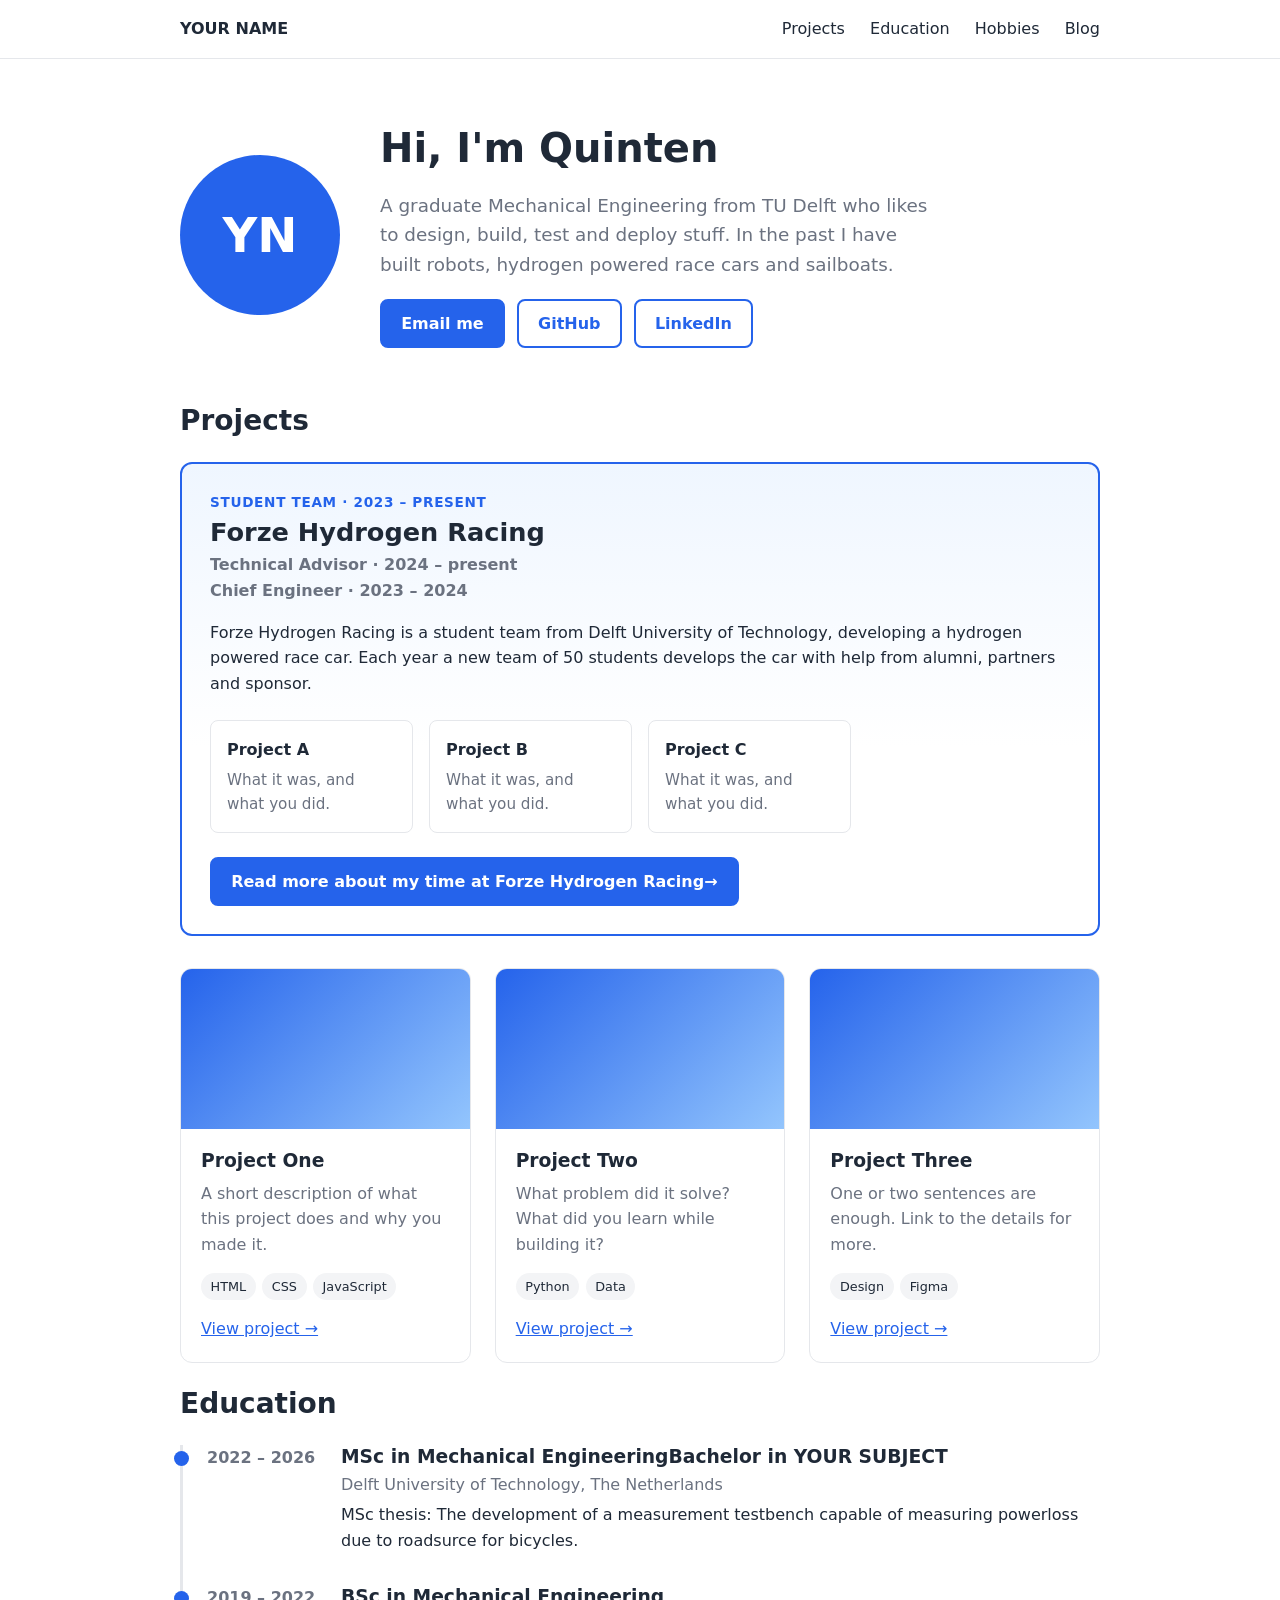
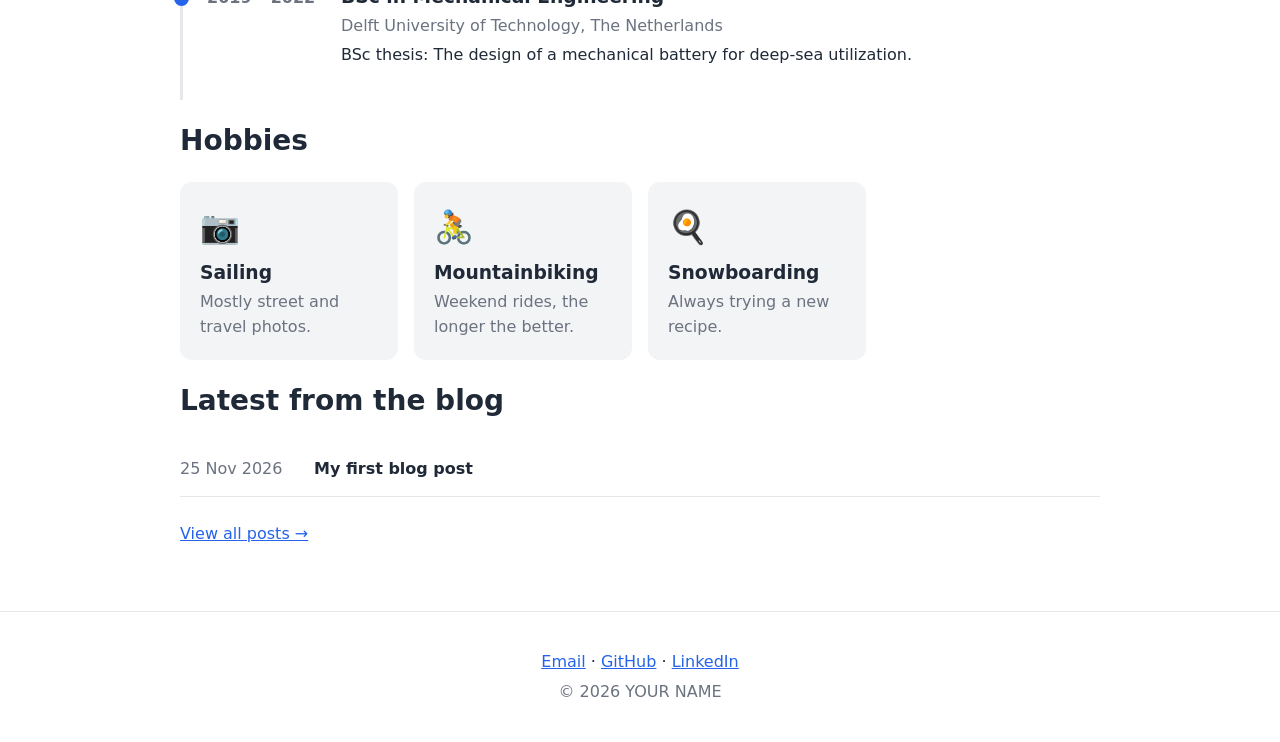
==== index.html @ bf395a8e "Update index.html" ====
<!DOCTYPE html>
<html lang="en">
<head>
  <meta charset="UTF-8">
  <meta name="viewport" content="width=device-width, initial-scale=1.0">
  <title>Quinten Bongers – Portfolio</title>
  <link rel="stylesheet" href="style.css">
</head>
<body>

  <!-- NAVIGATION -->
  <nav class="nav">
    <div class="container nav-inner">
      <a class="logo" href="index.html">YOUR NAME</a>
      <div class="nav-links">
        <a href="#projects">Projects</a>
        <a href="#education">Education</a>
        <a href="#hobbies">Hobbies</a>
        <a href="blog/index.html">Blog</a>
      </div>
    </div>
  </nav>

  <!-- INTRO -->
  <header class="hero container">
    <!-- To use a real photo, replace the div below with:
         <img class="avatar" src="images/me.jpg" alt="Photo of YOUR NAME"> -->
    <div class="avatar">YN</div>
    <div>
      <h1>Hi, I'm Quinten</h1>
      <p class="lead">A graduate Mechanical Engineering from TU Delft who likes to design, build, test and deploy stuff. In the past I have built robots, hydrogen powered race cars and sailboats.</p>
      <div class="links">
        <a class="button" href="mailto:quinten.bongers@gmail.com">Email me</a>
        <a class="button outline" href="https://github.com/quin10-123">GitHub</a>
        <a class="button outline" href="https://linkedin.com/in/quintenbongers">LinkedIn</a>
      </div>
    </div>
  </header>

  <main>

    <!-- PROJECTS -->
    <section id="projects" class="container">
      <h2>Projects</h2>
      <!-- FEATURED: STUDENT TEAM -->
<article class="featured">
  <div class="featured-header">
    <div>
      <p class="label">Student team · 2023 – present</p>
      <h3>Forze Hydrogen Racing</h3>
      <p class="role">Technical Advisor <span class="muted">· 2024 – present</span></p>
      <p class="role">Chief Engineer <span class="muted">· 2023 – 2024</span></p>
    </div>
    <!-- Optional team logo: <img class="team-logo" src="images/team-logo.png" alt="TEAM NAME logo"> -->
  </div>

  <p>Forze Hydrogen Racing is a student team from Delft University of Technology, developing a hydrogen powered race car. Each year a new team of 50 students develops the car with help from alumni, partners and sponsor. </p>

  <div class="sub-projects">
    <div class="sub-project">
      <h4>Project A</h4>
      <p>What it was, and what you did.</p>
    </div>
    <div class="sub-project">
      <h4>Project B</h4>
      <p>What it was, and what you did.</p>
    </div>
    <div class="sub-project">
      <h4>Project C</h4>
      <p>What it was, and what you did.</p>
    </div>
  </div>

  <a class="button" href="projects/student-team.html">Read more about my time at Forze Hydrogen Racing→</a>
</article>
      <div class="grid">

        <article class="card">
          <!-- Replace with: <img class="thumb" src="images/project1.png" alt="Screenshot of Project One"> -->
          <div class="thumb"></div>
          <div class="card-body">
            <h3>Project One</h3>
            <p>A short description of what this project does and why you made it.</p>
            <div class="tags"><span>HTML</span><span>CSS</span><span>JavaScript</span></div>
            <a href="https://github.com/YOURUSERNAME/project-one">View project →</a>
          </div>
        </article>

        <article class="card">
          <div class="thumb"></div>
          <div class="card-body">
            <h3>Project Two</h3>
            <p>What problem did it solve? What did you learn while building it?</p>
            <div class="tags"><span>Python</span><span>Data</span></div>
            <a href="https://github.com/YOURUSERNAME/project-two">View project →</a>
          </div>
        </article>

        <article class="card">
          <div class="thumb"></div>
          <div class="card-body">
            <h3>Project Three</h3>
            <p>One or two sentences are enough. Link to the details for more.</p>
            <div class="tags"><span>Design</span><span>Figma</span></div>
            <a href="https://github.com/YOURUSERNAME/project-three">View project →</a>
          </div>
        </article>

      </div>
    </section>

    <!-- EDUCATION -->
    <section id="education" class="container">
      <h2>Education</h2>
      <ul class="timeline">
        <li>
          <span class="years">2022 – 2026</span>
          <div>
            <h3>MSc in Mechanical EngineeringBachelor in YOUR SUBJECT</h3>
            <p class="muted">Delft University of Technology, The Netherlands</p>
            <p> MSc thesis: The development of a measurement testbench capable of measuring powerloss due to roadsurce for bicycles.</p>
          </div>
        </li>
        <li>
          <span class="years">2019 – 2022</span>
          <div>
            <h3>BSc in Mechanical Engineering</h3>
            <p class="muted">Delft University of Technology, The Netherlands</p>
            <p>BSc thesis: The design of a mechanical battery for deep-sea utilization.</p>
          </div>
        </li>
      </ul>
    </section>

    <!-- HOBBIES -->
    <section id="hobbies" class="container">
      <h2>Hobbies</h2>
      <div class="hobbies">
        <div class="hobby"><span class="emoji">📷</span><h3>Sailing</h3><p>Mostly street and travel photos.</p></div>
        <div class="hobby"><span class="emoji">🚴</span><h3>Mountainbiking</h3><p>Weekend rides, the longer the better.</p></div>
        <div class="hobby"><span class="emoji">🍳</span><h3>Snowboarding</h3><p>Always trying a new recipe.</p></div>
      </div>
    </section>

    <!-- LATEST BLOG POSTS -->
    <section id="blog" class="container">
      <h2>Latest from the blog</h2>
      <!-- Keep this list in sync with blog/index.html: show your 2–3 newest posts here. -->
      <ul class="post-list">
        <li>
          <span class="date">25 Nov 2026</span>
          <a href="blog/first-post.html">My first blog post</a>
        </li>
      </ul>
      <a href="blog/index.html">View all posts →</a>
    </section>

  </main>

  <footer class="footer">
    <div class="container">
      <p>
        <a href="mailto:YOU@EXAMPLE.COM">Email</a> ·
        <a href="https://github.com/YOURUSERNAME">GitHub</a> ·
        <a href="https://linkedin.com/in/YOURNAME">LinkedIn</a>
      </p>
      <p class="muted">© 2026 YOUR NAME</p>
    </div>
  </footer>

</body>
</html>
---- style.css ----
/* ===== Colours and basics: change --accent to restyle the whole site ===== */
:root {
  --accent: #2563eb;
  --text: #1f2937;
  --muted: #6b7280;
  --bg: #ffffff;
  --soft: #f3f4f6;
  --border: #e5e7eb;
}

* { box-sizing: border-box; }

body {
  margin: 0;
  font-family: system-ui, -apple-system, "Segoe UI", Roboto, sans-serif;
  line-height: 1.6;
  color: var(--text);
  background: var(--bg);
}

a { color: var(--accent); }

h1, h2, h3 { line-height: 1.25; }

.container {
  max-width: 960px;
  margin: 0 auto;
  padding: 0 1.25rem;
}

.muted { color: var(--muted); }

section { padding: 3rem 0 1rem; }

section h2 {
  font-size: 1.75rem;
  margin-bottom: 1.5rem;
}

/* ===== Navigation ===== */
.nav {
  position: sticky;
  top: 0;
  background: rgba(255, 255, 255, 0.95);
  border-bottom: 1px solid var(--border);
  z-index: 10;
}

.nav-inner {
  display: flex;
  justify-content: space-between;
  align-items: center;
  flex-wrap: wrap;
  gap: 0.5rem;
  padding-top: 1rem;
  padding-bottom: 1rem;
}

.logo {
  font-weight: 700;
  color: var(--text);
  text-decoration: none;
}

.nav-links a {
  margin-left: 1.25rem;
  color: var(--text);
  text-decoration: none;
}

.nav-links a:hover { color: var(--accent); }

/* ===== Intro ===== */
.hero {
  display: flex;
  align-items: center;
  gap: 2.5rem;
  padding-top: 4rem;
  padding-bottom: 2rem;
}

.hero h1 {
  font-size: 2.5rem;
  margin: 0 0 0.75rem;
}

.lead {
  font-size: 1.15rem;
  color: var(--muted);
  max-width: 560px;
}

.avatar {
  flex-shrink: 0;
  width: 160px;
  height: 160px;
  border-radius: 50%;
  object-fit: cover;
  background: var(--accent);
  color: white;
  font-size: 3rem;
  font-weight: 700;
  display: flex;
  align-items: center;
  justify-content: center;
}

.links {
  display: flex;
  flex-wrap: wrap;
  gap: 0.75rem;
  margin-top: 1.25rem;
}

.button {
  display: inline-block;
  padding: 0.6rem 1.2rem;
  border-radius: 8px;
  background: var(--accent);
  color: white;
  text-decoration: none;
  font-weight: 600;
  border: 2px solid var(--accent);
}

.button.outline {
  background: transparent;
  color: var(--accent);
}

.button:hover { opacity: 0.85; }

/* ===== Project cards ===== */
.grid {
  display: grid;
  grid-template-columns: repeat(auto-fill, minmax(260px, 1fr));
  gap: 1.5rem;
}

.card {
  border: 1px solid var(--border);
  border-radius: 12px;
  overflow: hidden;
  background: var(--bg);
  transition: transform 0.15s, box-shadow 0.15s;
}

.card:hover {
  transform: translateY(-3px);
  box-shadow: 0 8px 24px rgba(0, 0, 0, 0.08);
}

.thumb {
  display: block;
  width: 100%;
  height: 160px;
  object-fit: cover;
  background: linear-gradient(135deg, var(--accent), #93c5fd);
}

.card-body { padding: 1.25rem; }

.card-body h3 { margin: 0 0 0.5rem; }

.card-body p {
  margin: 0 0 1rem;
  color: var(--muted);
}

.tags {
  display: flex;
  flex-wrap: wrap;
  gap: 0.4rem;
  margin-bottom: 1rem;
}

.tags span {
  font-size: 0.8rem;
  background: var(--soft);
  padding: 0.2rem 0.6rem;
  border-radius: 999px;
}

/* ===== Education timeline ===== */
.timeline {
  list-style: none;
  padding: 0;
  margin: 0;
  border-left: 3px solid var(--border);
}

.timeline li {
  display: flex;
  gap: 1.5rem;
  padding: 0 0 2rem 1.5rem;
  position: relative;
}

.timeline li::before {
  content: "";
  position: absolute;
  left: -9px;
  top: 0.35rem;
  width: 15px;
  height: 15px;
  border-radius: 50%;
  background: var(--accent);
}

.years {
  flex-shrink: 0;
  width: 110px;
  font-weight: 600;
  color: var(--muted);
}

.timeline h3 { margin: 0; }

.timeline p { margin: 0.25rem 0 0; }

/* ===== Hobbies ===== */
.hobbies {
  display: grid;
  grid-template-columns: repeat(auto-fill, minmax(200px, 1fr));
  gap: 1rem;
}

.hobby {
  background: var(--soft);
  border-radius: 12px;
  padding: 1.25rem;
}

.hobby .emoji { font-size: 2rem; }

.hobby h3 { margin: 0.5rem 0 0.25rem; }

.hobby p {
  margin: 0;
  color: var(--muted);
}

/* ===== Blog lists ===== */
.post-list {
  list-style: none;
  padding: 0;
  margin: 0 0 1.5rem;
}

.post-list li {
  display: flex;
  gap: 1.5rem;
  padding: 0.9rem 0;
  border-bottom: 1px solid var(--border);
}

.post-list a {
  color: var(--text);
  font-weight: 600;
  text-decoration: none;
}

.post-list a:hover { color: var(--accent); }

.date {
  flex-shrink: 0;
  width: 110px;
  color: var(--muted);
}

/* ===== A single blog post ===== */
.post {
  max-width: 680px;
  margin: 0 auto;
  padding: 3rem 1.25rem;
  font-size: 1.1rem;
}

.post h1 {
  font-size: 2.25rem;
  margin: 0.25rem 0 1.5rem;
}

.post img {
  max-width: 100%;
  border-radius: 8px;
}

/* ===== Footer ===== */
.footer {
  margin-top: 4rem;
  padding: 2rem 0;
  border-top: 1px solid var(--border);
  text-align: center;
}

.footer p { margin: 0.3rem 0; }

/* ===== Featured student team ===== */
.featured {
  border: 2px solid var(--accent);
  border-radius: 12px;
  padding: 1.75rem;
  margin-bottom: 2rem;
  background: linear-gradient(180deg, #eff6ff, var(--bg) 60%);
}

.featured-header {
  display: flex;
  justify-content: space-between;
  align-items: flex-start;
  gap: 1rem;
}

.featured h3 {
  font-size: 1.6rem;
  margin: 0.2rem 0;
}

.label {
  margin: 0;
  font-size: 0.85rem;
  font-weight: 600;
  text-transform: uppercase;
  letter-spacing: 0.05em;
  color: var(--accent);
}

.role {
  margin: 0;
  font-weight: 600;
  color: var(--muted);
}

.team-logo {
  width: 70px;
  height: 70px;
  object-fit: contain;
}

.sub-projects {
  display: grid;
  grid-template-columns: repeat(auto-fill, minmax(200px, 1fr));
  gap: 1rem;
  margin: 1.5rem 0;
}

.sub-project {
  background: var(--bg);
  border: 1px solid var(--border);
  border-radius: 8px;
  padding: 1rem;
}

.sub-project h4 { margin: 0 0 0.3rem; }

.sub-project p {
  margin: 0;
  font-size: 0.95rem;
  color: var(--muted);
}

/* ===== Project detail page ===== */
.detail {
  max-width: 760px;
  margin: 0 auto;
  padding: 3rem 1.25rem;
}

.detail h1 { margin: 0.25rem 0 0.5rem; }

.facts {
  display: flex;
  flex-wrap: wrap;
  gap: 0.75rem 2rem;
  padding: 1rem 0;
  margin: 1rem 0 2rem;
  border-top: 1px solid var(--border);
  border-bottom: 1px solid var(--border);
}

.facts div span {
  display: block;
  font-size: 0.8rem;
  color: var(--muted);
}

.team-project {
  border-left: 4px solid var(--accent);
  padding: 0.25rem 0 0.25rem 1.25rem;
  margin-bottom: 2rem;
}

.team-project h3 { margin: 0 0 0.25rem; }

.my-part {
  background: var(--soft);
  border-radius: 8px;
  padding: 0.75rem 1rem;
}


/* ===== Phones and small screens ===== */
@media (max-width: 640px) {
  .hero {
    flex-direction: column;
    text-align: center;
    padding-top: 2.5rem;
  }

  .hero h1 { font-size: 2rem; }

  .links { justify-content: center; }

  .nav-links a {
    margin-left: 0;
    margin-right: 1rem;
  }

  .timeline li,
  .post-list li {
    flex-direction: column;
    gap: 0.25rem;
  }
}
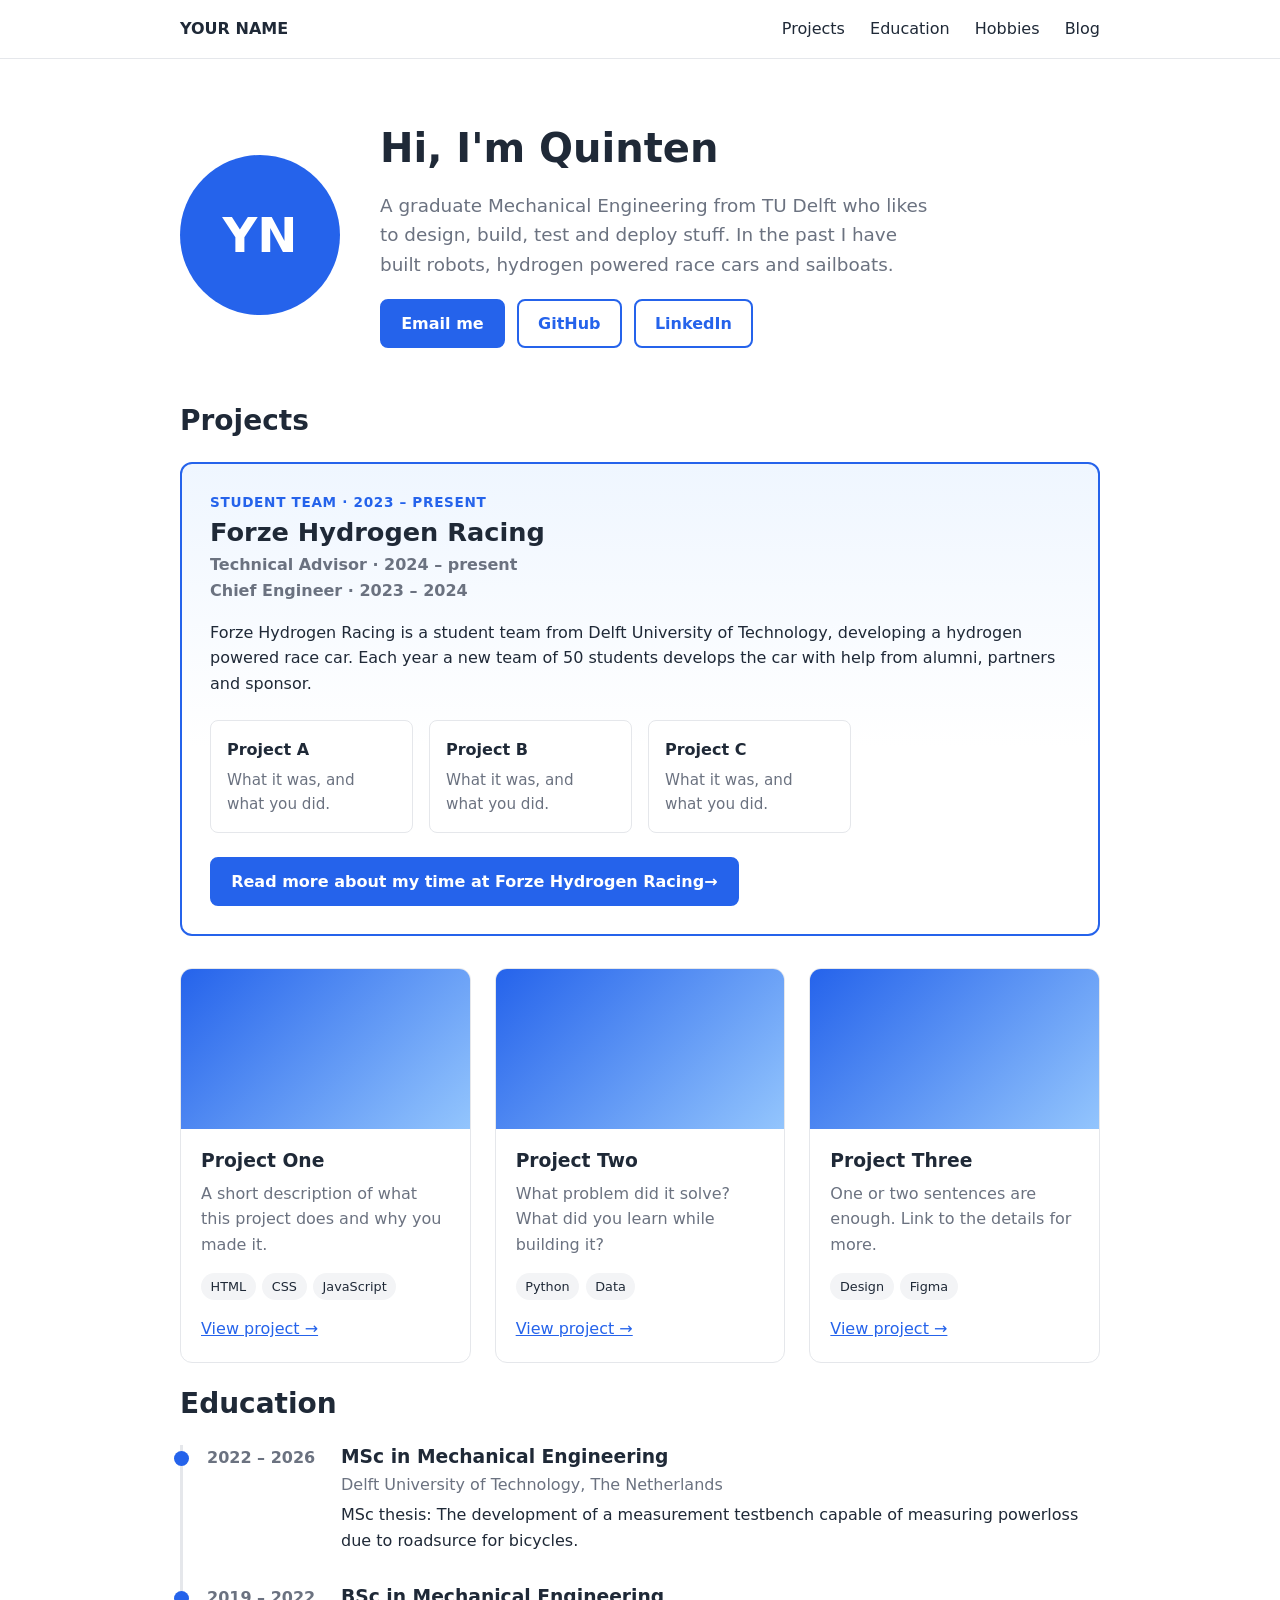
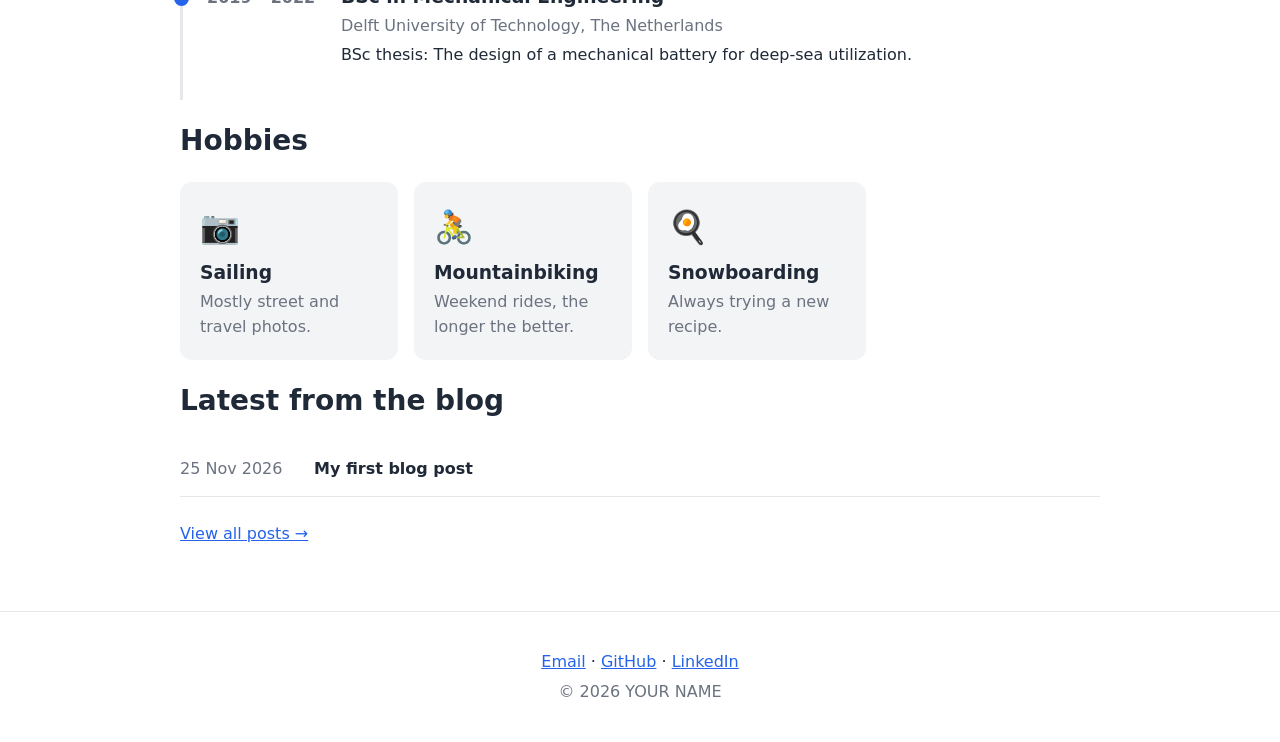
==== commit a98f1d34: "Update index.html" ====
--- a/index.html
+++ b/index.html
@@ -116,7 +116,7 @@
         <li>
           <span class="years">2022 – 2026</span>
           <div>
-            <h3>MSc in Mechanical EngineeringBachelor in YOUR SUBJECT</h3>
+            <h3>MSc in Mechanical Engineering</h3>
             <p class="muted">Delft University of Technology, The Netherlands</p>
             <p> MSc thesis: The development of a measurement testbench capable of measuring powerloss due to roadsurce for bicycles.</p>
           </div>
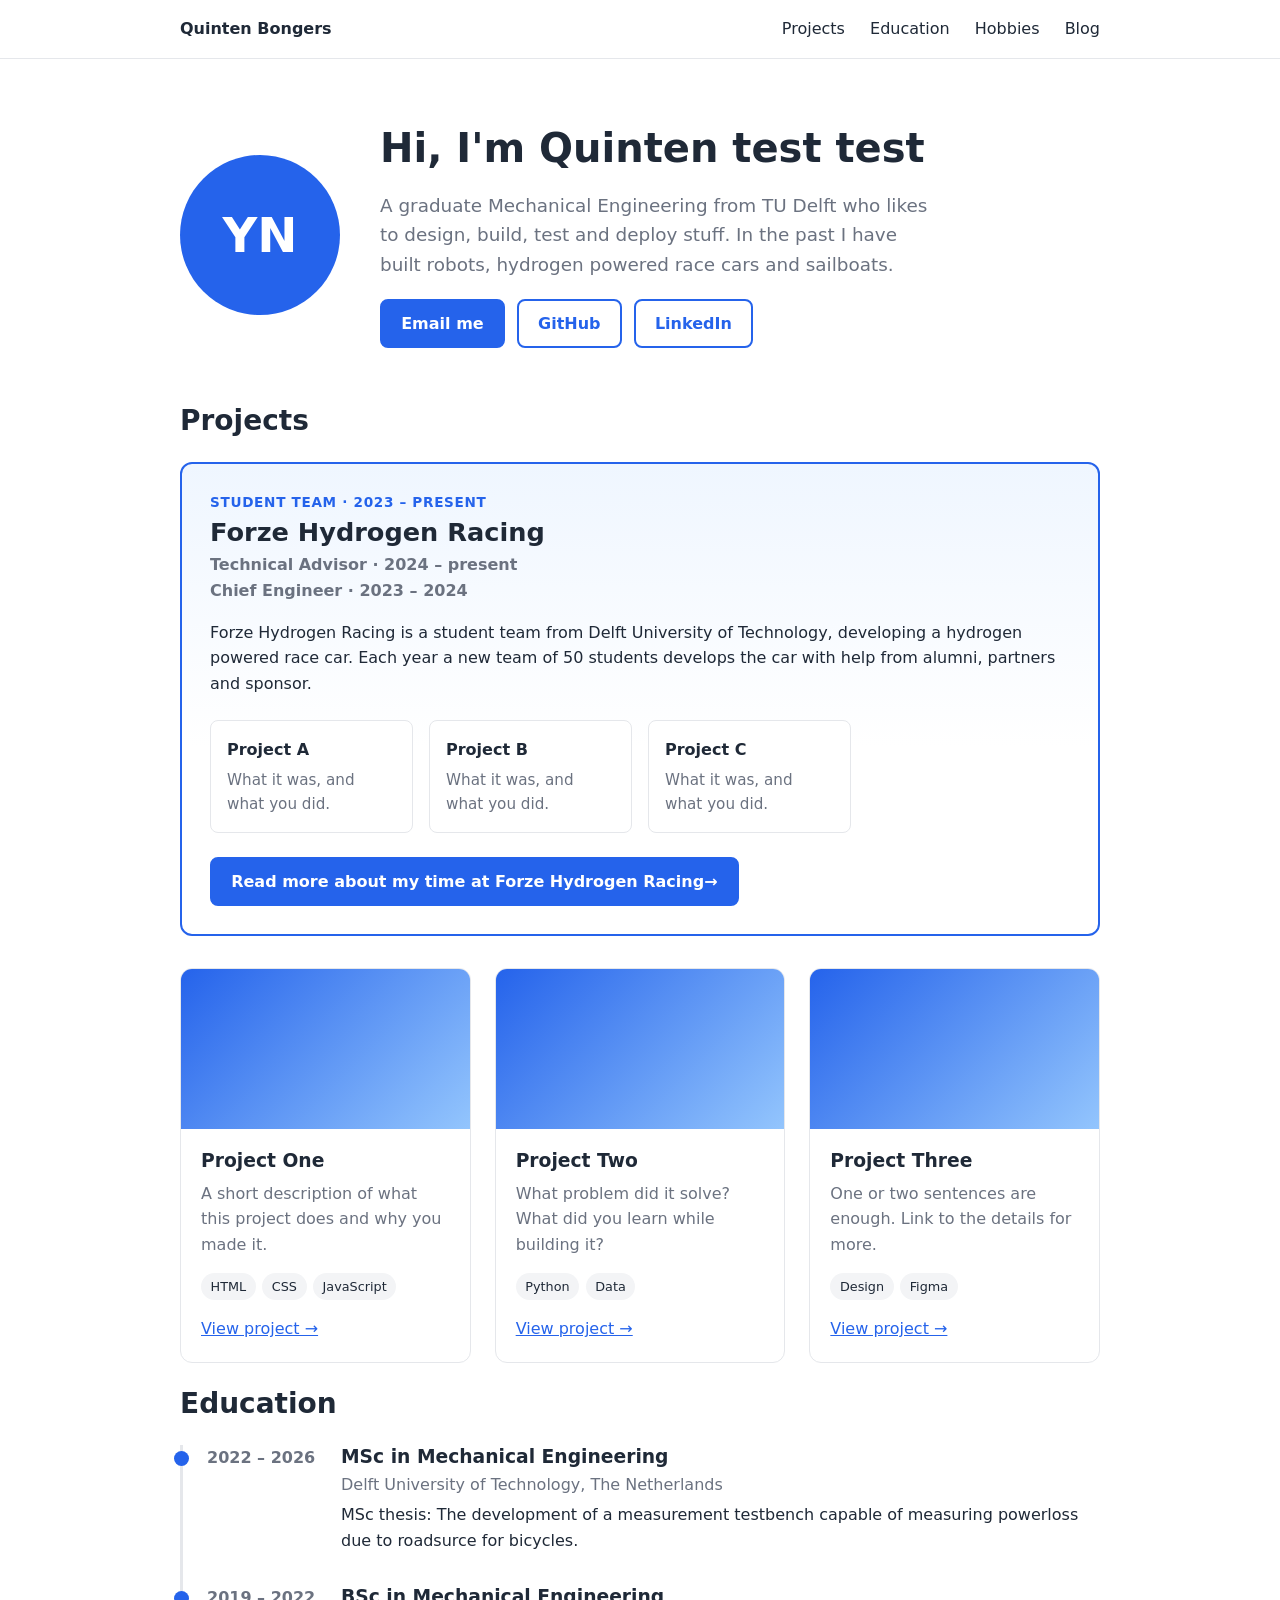
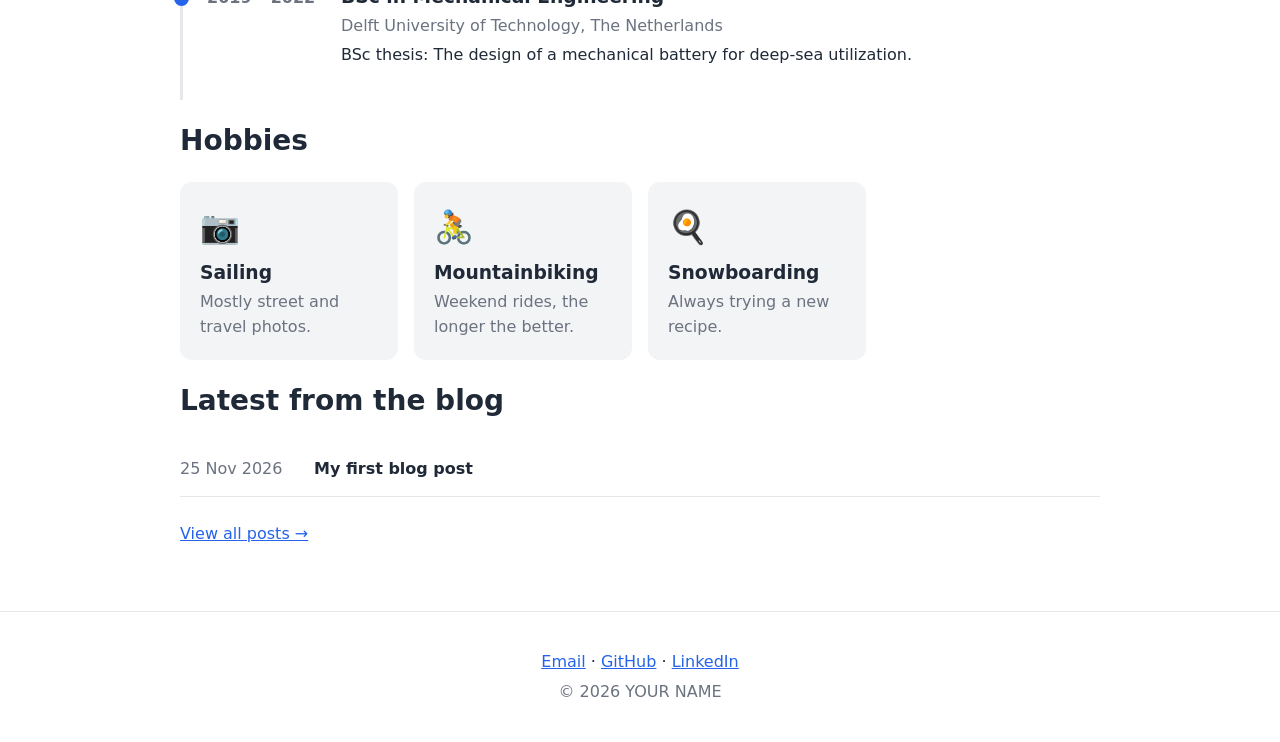
==== commit db1ac8fa: "test" ====
--- a/index.html
+++ b/index.html
@@ -11,7 +11,7 @@
   <!-- NAVIGATION -->
   <nav class="nav">
     <div class="container nav-inner">
-      <a class="logo" href="index.html">YOUR NAME</a>
+      <a class="logo" href="index.html">Quinten Bongers</a>
       <div class="nav-links">
         <a href="#projects">Projects</a>
         <a href="#education">Education</a>
@@ -27,7 +27,7 @@
          <img class="avatar" src="images/me.jpg" alt="Photo of YOUR NAME"> -->
     <div class="avatar">YN</div>
     <div>
-      <h1>Hi, I'm Quinten</h1>
+      <h1>Hi, I'm Quinten test test</h1>
       <p class="lead">A graduate Mechanical Engineering from TU Delft who likes to design, build, test and deploy stuff. In the past I have built robots, hydrogen powered race cars and sailboats.</p>
       <div class="links">
         <a class="button" href="mailto:quinten.bongers@gmail.com">Email me</a>
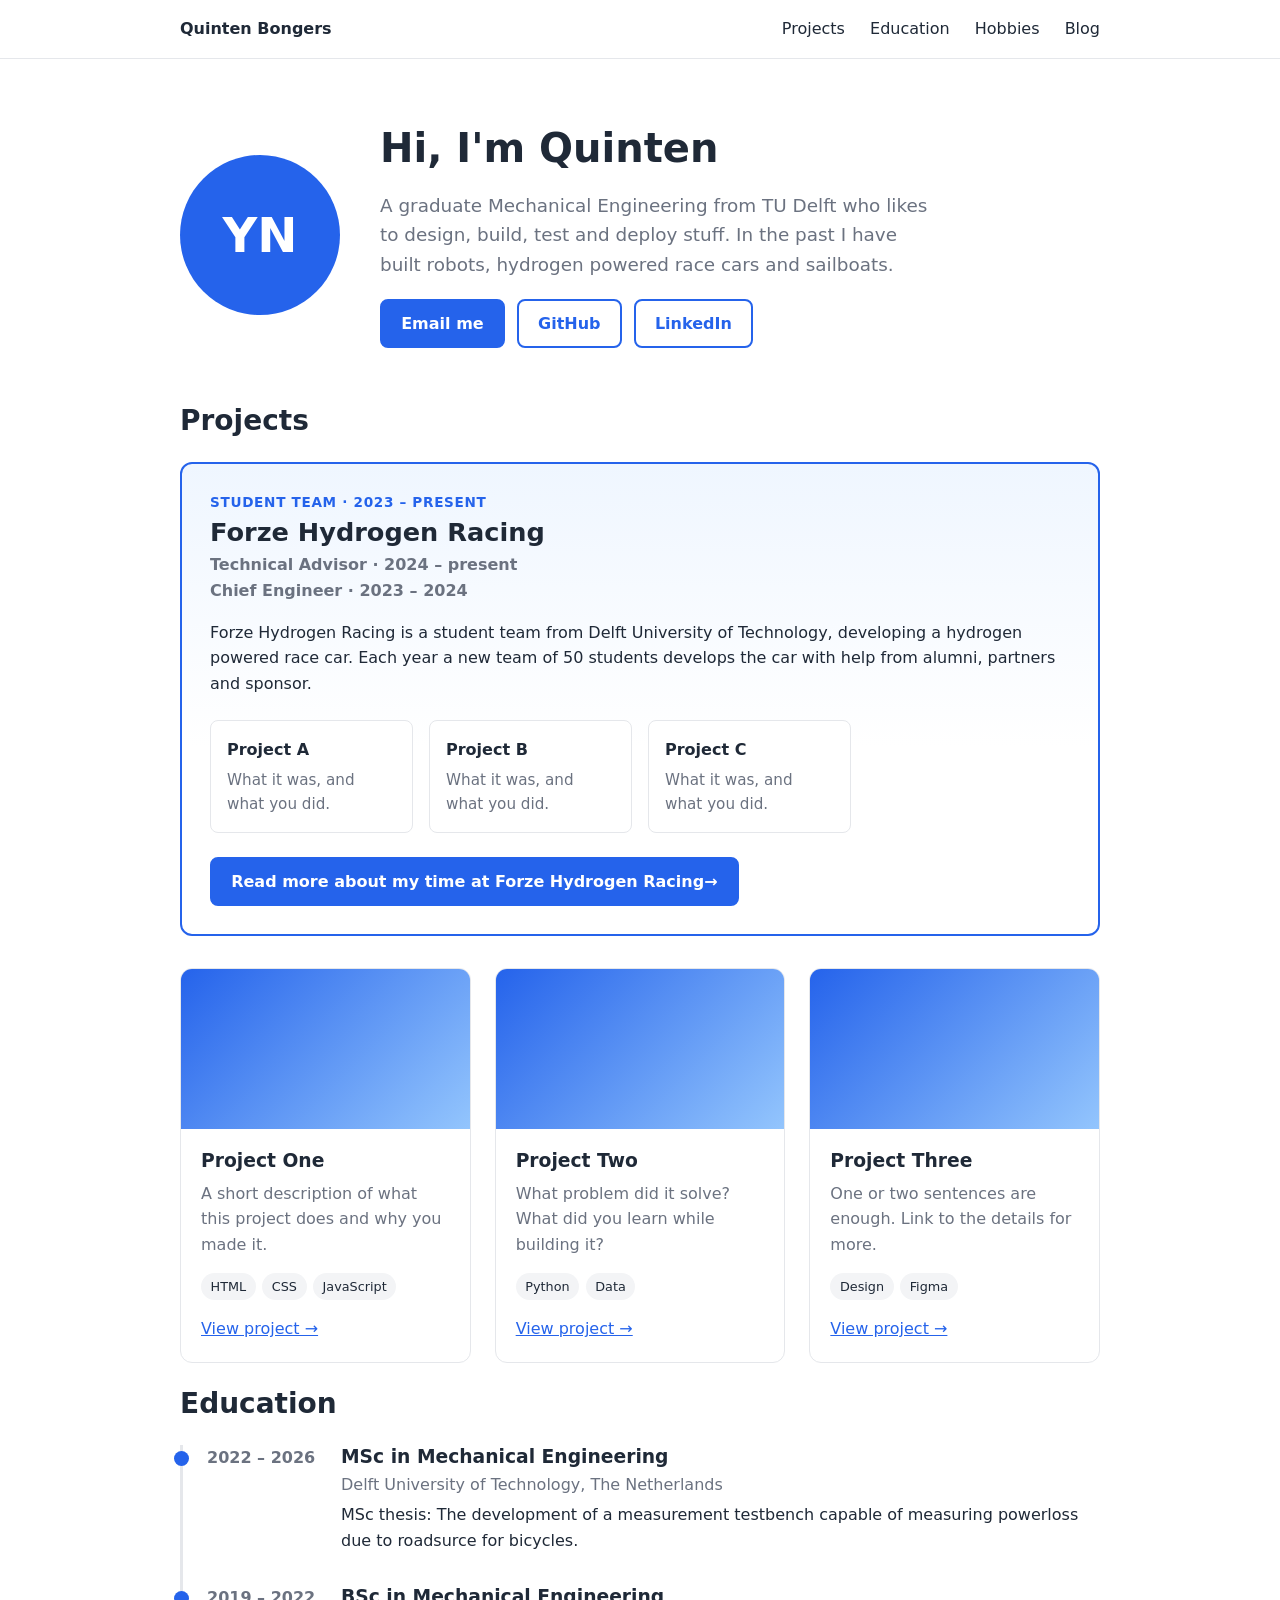
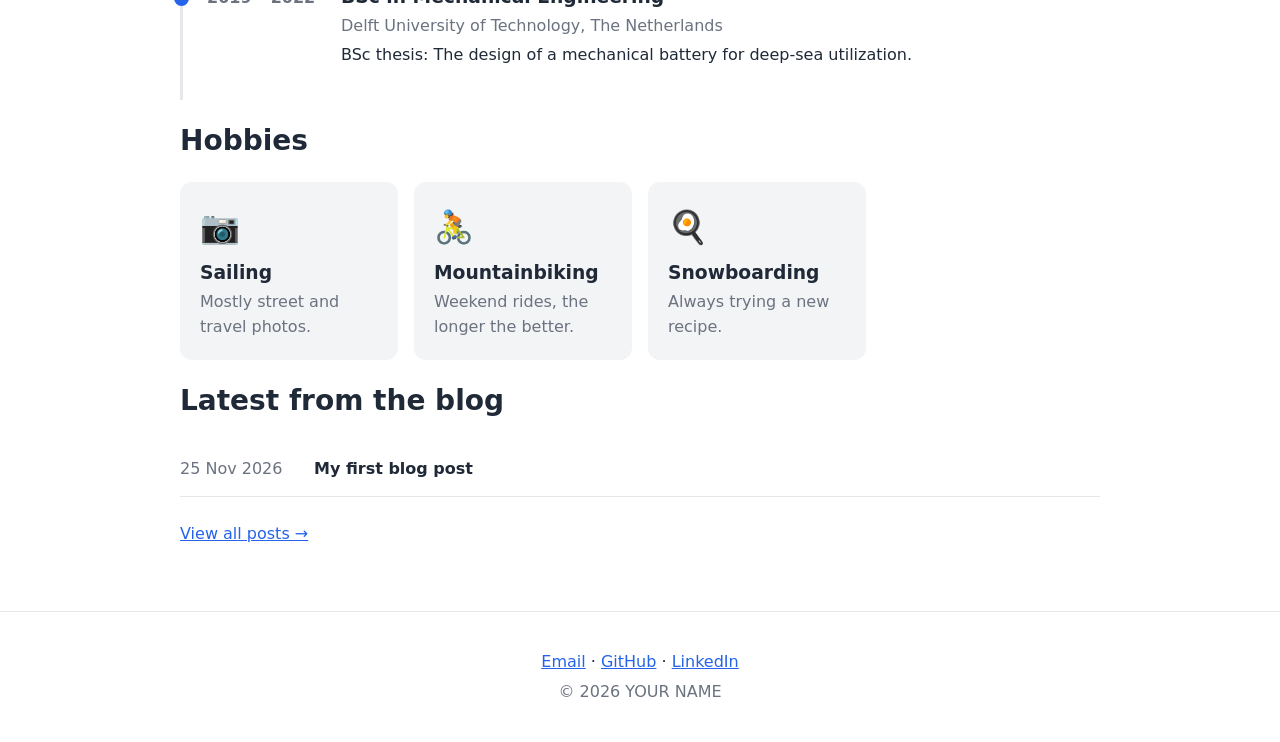
==== commit 3c5bf5a7: "psuh" ====
--- a/index.html
+++ b/index.html
@@ -27,7 +27,7 @@
          <img class="avatar" src="images/me.jpg" alt="Photo of YOUR NAME"> -->
     <div class="avatar">YN</div>
     <div>
-      <h1>Hi, I'm Quinten test test</h1>
+      <h1>Hi, I'm Quinten</h1>
       <p class="lead">A graduate Mechanical Engineering from TU Delft who likes to design, build, test and deploy stuff. In the past I have built robots, hydrogen powered race cars and sailboats.</p>
       <div class="links">
         <a class="button" href="mailto:quinten.bongers@gmail.com">Email me</a>
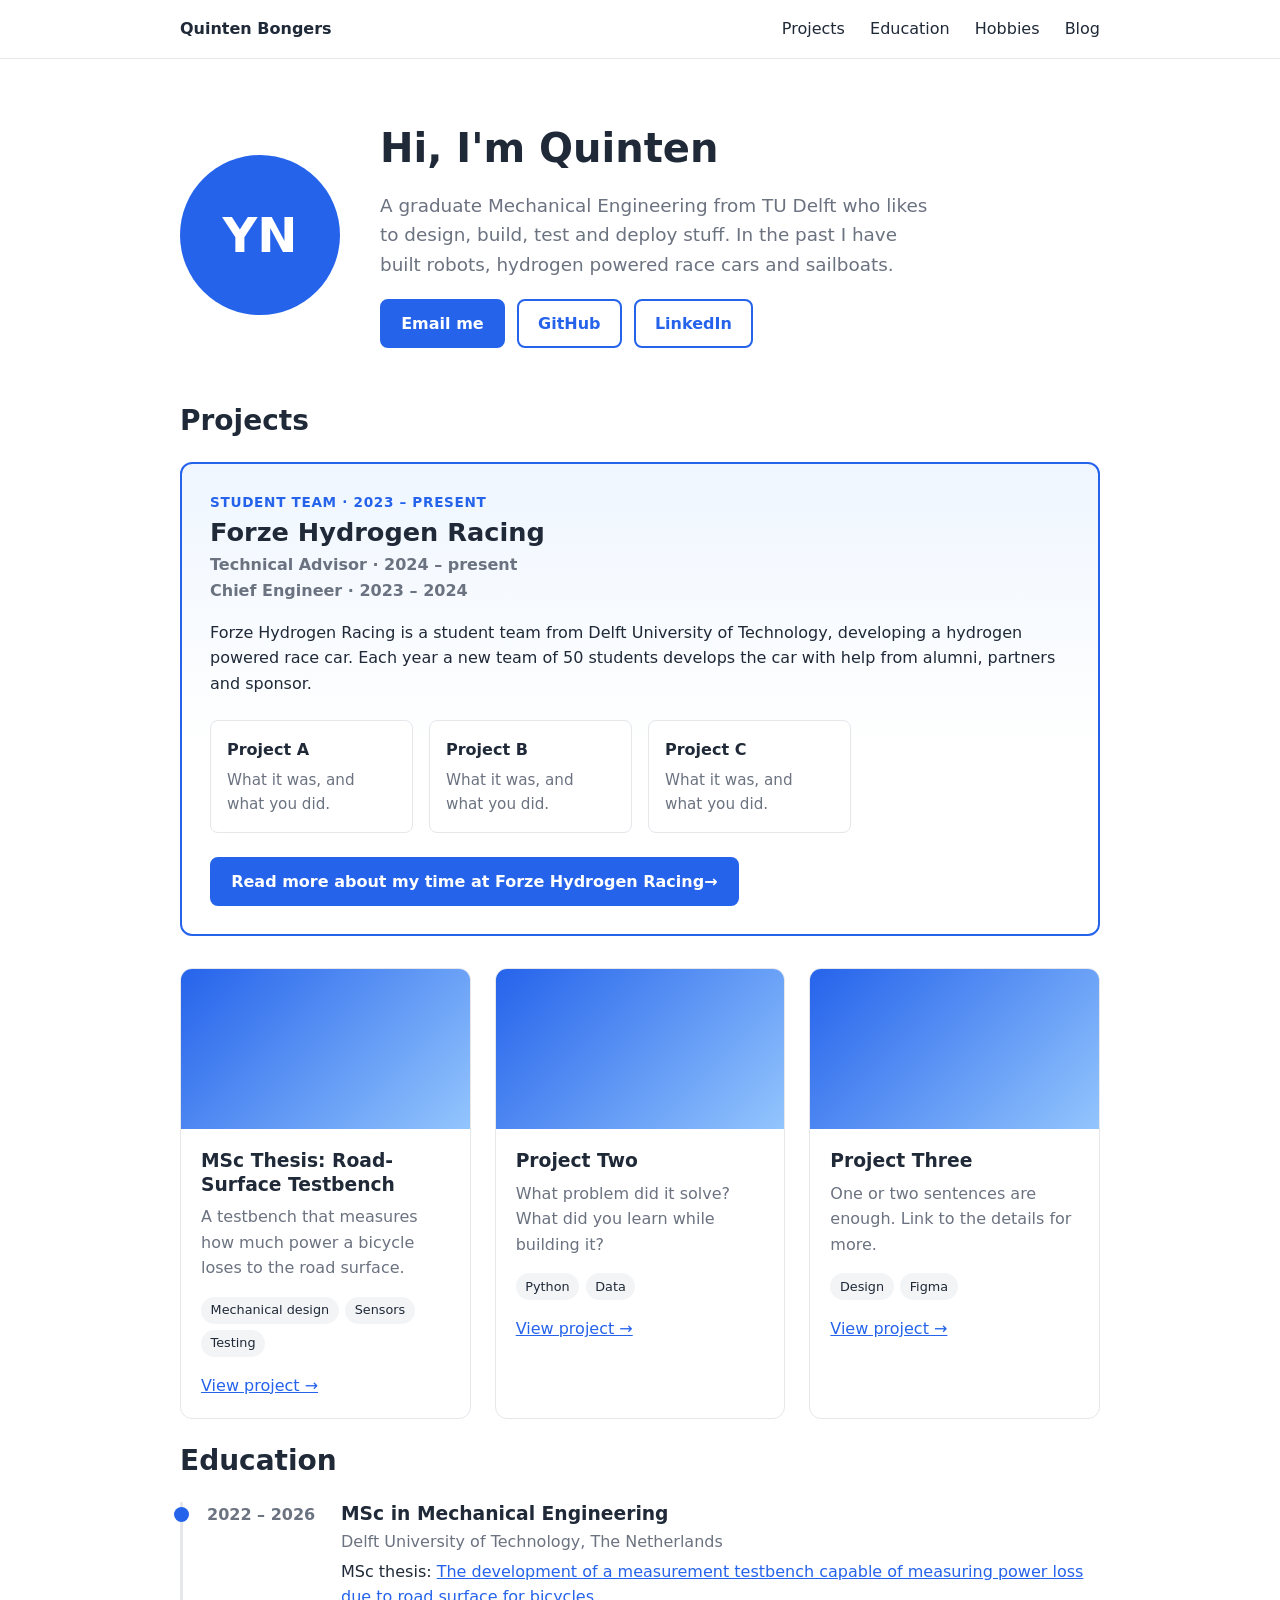
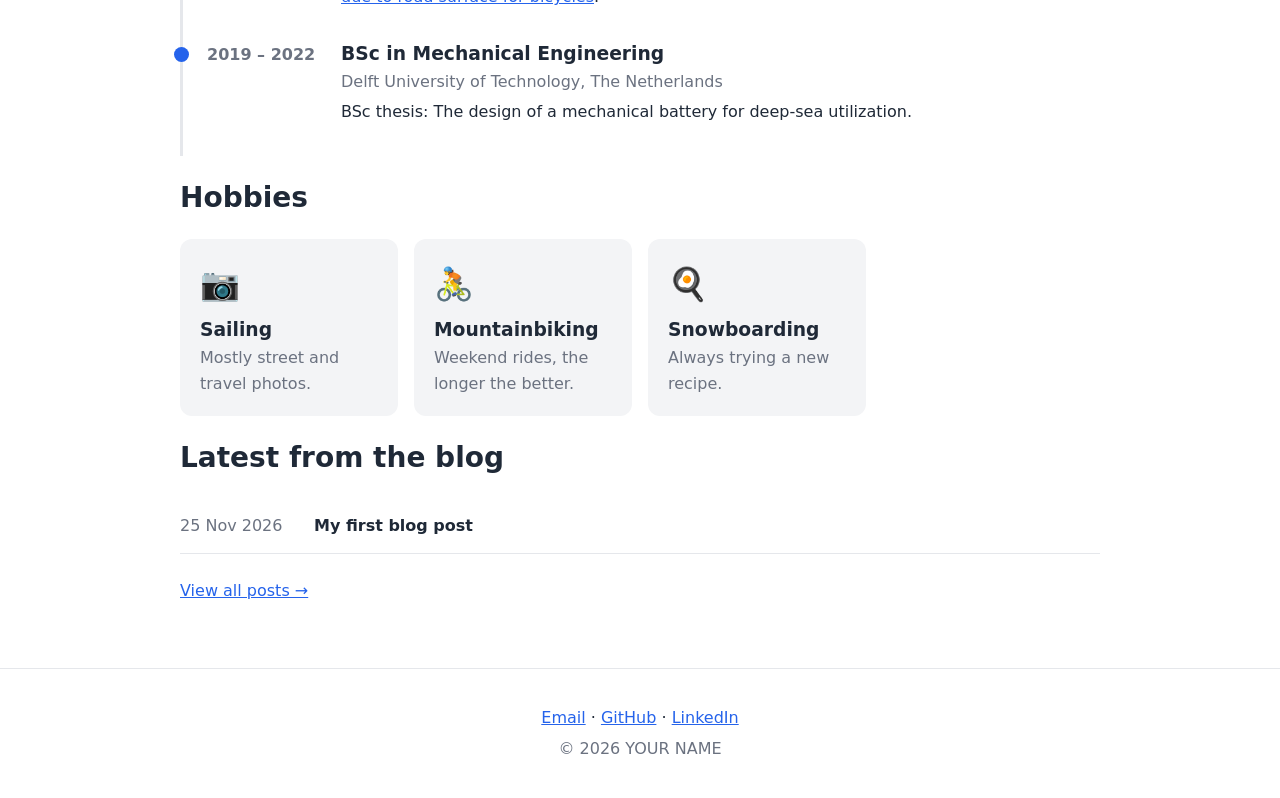
==== commit 3f91fc73: "go" ====
--- a/index.html
+++ b/index.html
@@ -75,14 +75,15 @@
 </article>
       <div class="grid">
 
+        <!-- The whole card is clickable thanks to the "stretched" class on the link -->
         <article class="card">
-          <!-- Replace with: <img class="thumb" src="images/project1.png" alt="Screenshot of Project One"> -->
+          <!-- Replace with: <img class="thumb" src="images/thesis/testbench.jpg" alt="The bicycle testbench"> -->
           <div class="thumb"></div>
           <div class="card-body">
-            <h3>Project One</h3>
-            <p>A short description of what this project does and why you made it.</p>
-            <div class="tags"><span>HTML</span><span>CSS</span><span>JavaScript</span></div>
-            <a href="https://github.com/YOURUSERNAME/project-one">View project →</a>
+            <h3>MSc Thesis: Road-Surface Testbench</h3>
+            <p>A testbench that measures how much power a bicycle loses to the road surface.</p>
+            <div class="tags"><span>Mechanical design</span><span>Sensors</span><span>Testing</span></div>
+            <a class="stretched" href="projects/master-thesis.html">View project →</a>
           </div>
         </article>
 
@@ -118,7 +119,7 @@
           <div>
             <h3>MSc in Mechanical Engineering</h3>
             <p class="muted">Delft University of Technology, The Netherlands</p>
-            <p> MSc thesis: The development of a measurement testbench capable of measuring powerloss due to roadsurce for bicycles.</p>
+            <p>MSc thesis: <a href="projects/master-thesis.html">The development of a measurement testbench capable of measuring power loss due to road surface for bicycles</a>.</p>
           </div>
         </li>
         <li>
--- a/style.css
+++ b/style.css
@@ -423,3 +423,60 @@
     gap: 0.25rem;
   }
 }
+
+/* ===== Clickable cards ===== */
+/* Put class="stretched" on a link inside a card to make the whole card clickable. */
+.card { position: relative; cursor: pointer; }
+
+.card a.stretched::after {
+  content: "";
+  position: absolute;
+  inset: 0;
+}
+
+/* ===== Photos on detail pages ===== */
+.figure { margin: 1.5rem 0 2rem; }
+
+.figure img,
+.photo {
+  display: block;
+  width: 100%;
+  border-radius: 8px;
+}
+
+/* Grey box shown until you add a real photo */
+.photo {
+  aspect-ratio: 16 / 9;
+  background: var(--soft);
+  border: 2px dashed var(--border);
+  color: var(--muted);
+  display: flex;
+  align-items: center;
+  justify-content: center;
+  text-align: center;
+  padding: 1rem;
+}
+
+.figure figcaption {
+  margin-top: 0.5rem;
+  font-size: 0.9rem;
+  color: var(--muted);
+}
+
+.gallery {
+  display: grid;
+  grid-template-columns: repeat(auto-fill, minmax(220px, 1fr));
+  gap: 1rem;
+}
+
+.gallery .figure { margin: 0; }
+
+.callout {
+  background: #eff6ff;
+  border-left: 4px solid var(--accent);
+  border-radius: 8px;
+  padding: 1rem 1.25rem;
+  margin: 1.5rem 0;
+}
+
+.callout p { margin: 0; }
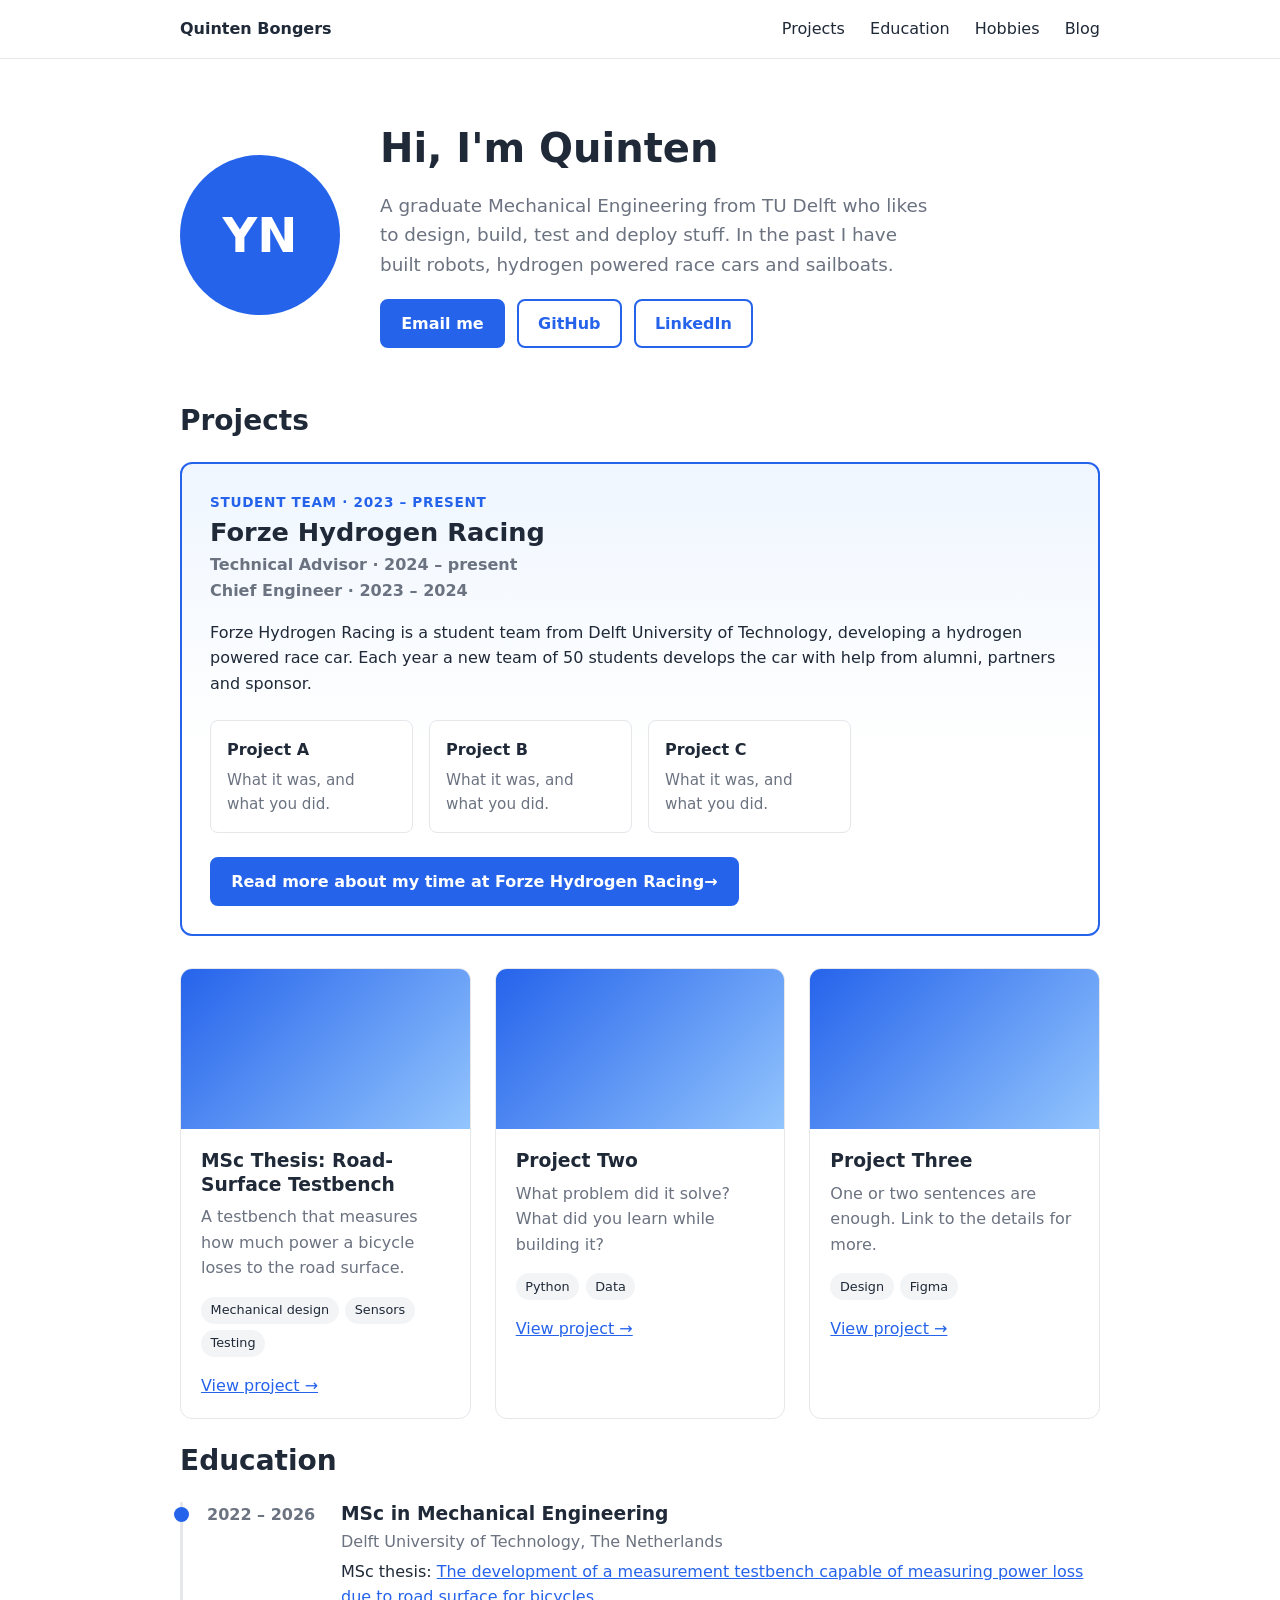
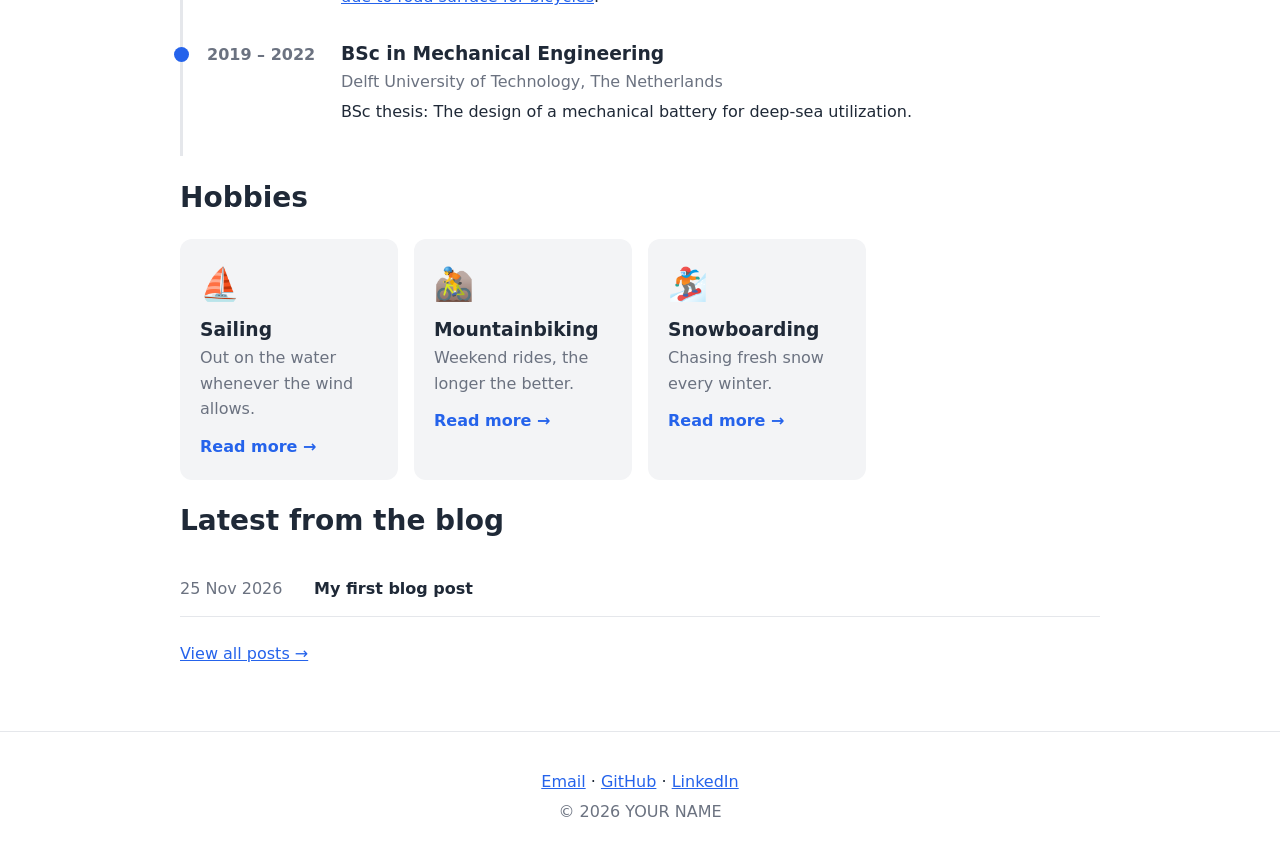
==== commit 826c2202: "update" ====
--- a/index.html
+++ b/index.html
@@ -137,9 +137,9 @@
     <section id="hobbies" class="container">
       <h2>Hobbies</h2>
       <div class="hobbies">
-        <div class="hobby"><span class="emoji">📷</span><h3>Sailing</h3><p>Mostly street and travel photos.</p></div>
-        <div class="hobby"><span class="emoji">🚴</span><h3>Mountainbiking</h3><p>Weekend rides, the longer the better.</p></div>
-        <div class="hobby"><span class="emoji">🍳</span><h3>Snowboarding</h3><p>Always trying a new recipe.</p></div>
+        <a class="hobby" href="hobbies.html#sailing"><span class="emoji">⛵</span><h3>Sailing</h3><p>Out on the water whenever the wind allows.</p><span class="more">Read more →</span></a>
+        <a class="hobby" href="hobbies.html#mountainbiking"><span class="emoji">🚵</span><h3>Mountainbiking</h3><p>Weekend rides, the longer the better.</p><span class="more">Read more →</span></a>
+        <a class="hobby" href="hobbies.html#snowboarding"><span class="emoji">🏂</span><h3>Snowboarding</h3><p>Chasing fresh snow every winter.</p><span class="more">Read more →</span></a>
       </div>
     </section>
 
--- a/style.css
+++ b/style.css
@@ -480,3 +480,54 @@
 }
 
 .callout p { margin: 0; }
+
+/* ===== Detail page extras ===== */
+.detail h3 { margin: 2rem 0 0.5rem; }
+
+.figure-narrow { max-width: 420px; margin-left: auto; margin-right: auto; }
+
+/* Allowed / restricted motion lists */
+.dof {
+  display: grid;
+  grid-template-columns: repeat(auto-fit, minmax(220px, 1fr));
+  gap: 1rem;
+  margin: 1rem 0 1.5rem;
+}
+
+.dof > div {
+  background: var(--soft);
+  border-radius: 8px;
+  padding: 1rem 1.25rem;
+}
+
+.dof h4 { margin: 0 0 0.25rem; }
+
+.dof ul { margin: 0; padding-left: 1.2rem; }
+
+/* ===== Clickable hobby cards ===== */
+a.hobby {
+  display: block;
+  color: var(--text);
+  text-decoration: none;
+  transition: transform 0.15s, box-shadow 0.15s;
+}
+
+a.hobby:hover {
+  transform: translateY(-3px);
+  box-shadow: 0 8px 24px rgba(0, 0, 0, 0.08);
+}
+
+.hobby .more {
+  display: inline-block;
+  margin-top: 0.75rem;
+  color: var(--accent);
+  font-weight: 600;
+}
+
+/* ===== Hobbies page ===== */
+.hobby-section {
+  padding-top: 2rem;
+  scroll-margin-top: 4rem; /* keeps the heading below the sticky nav */
+}
+
+.hobby-section h2 { margin-bottom: 0.5rem; }
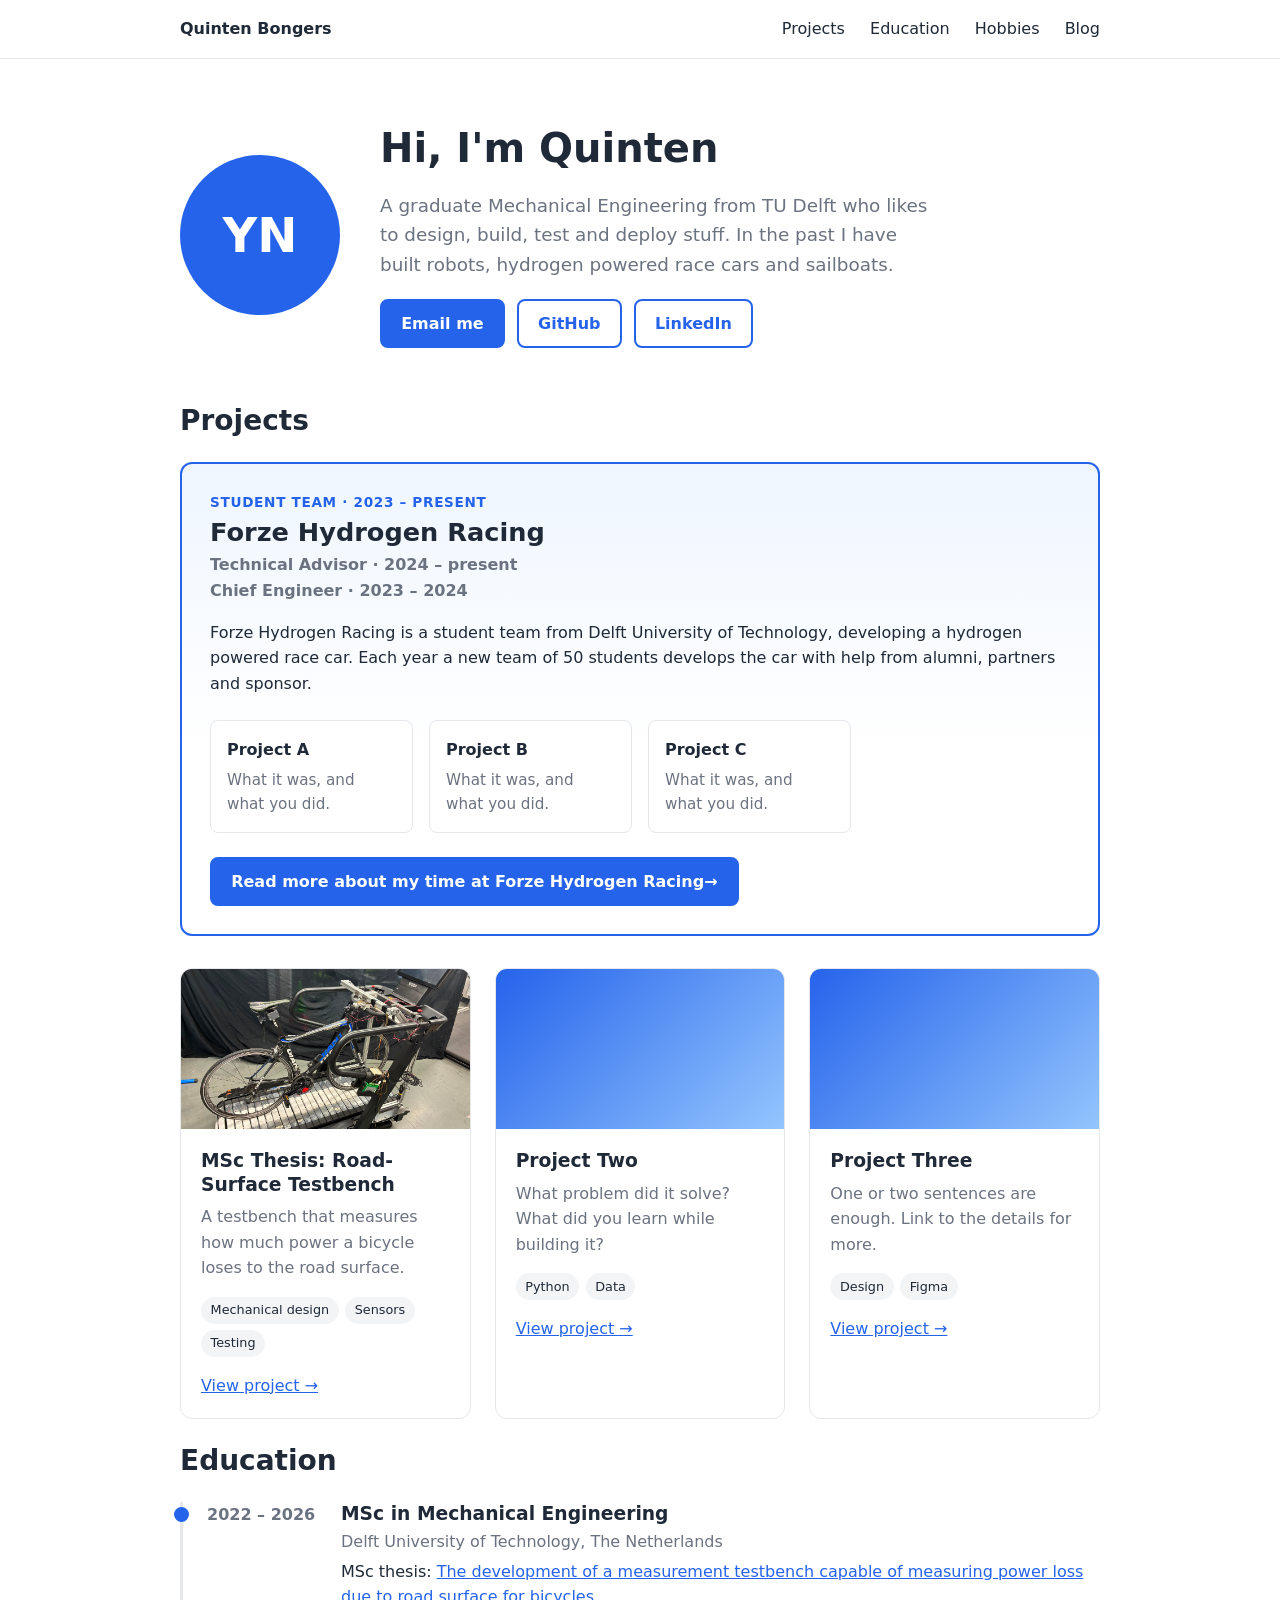
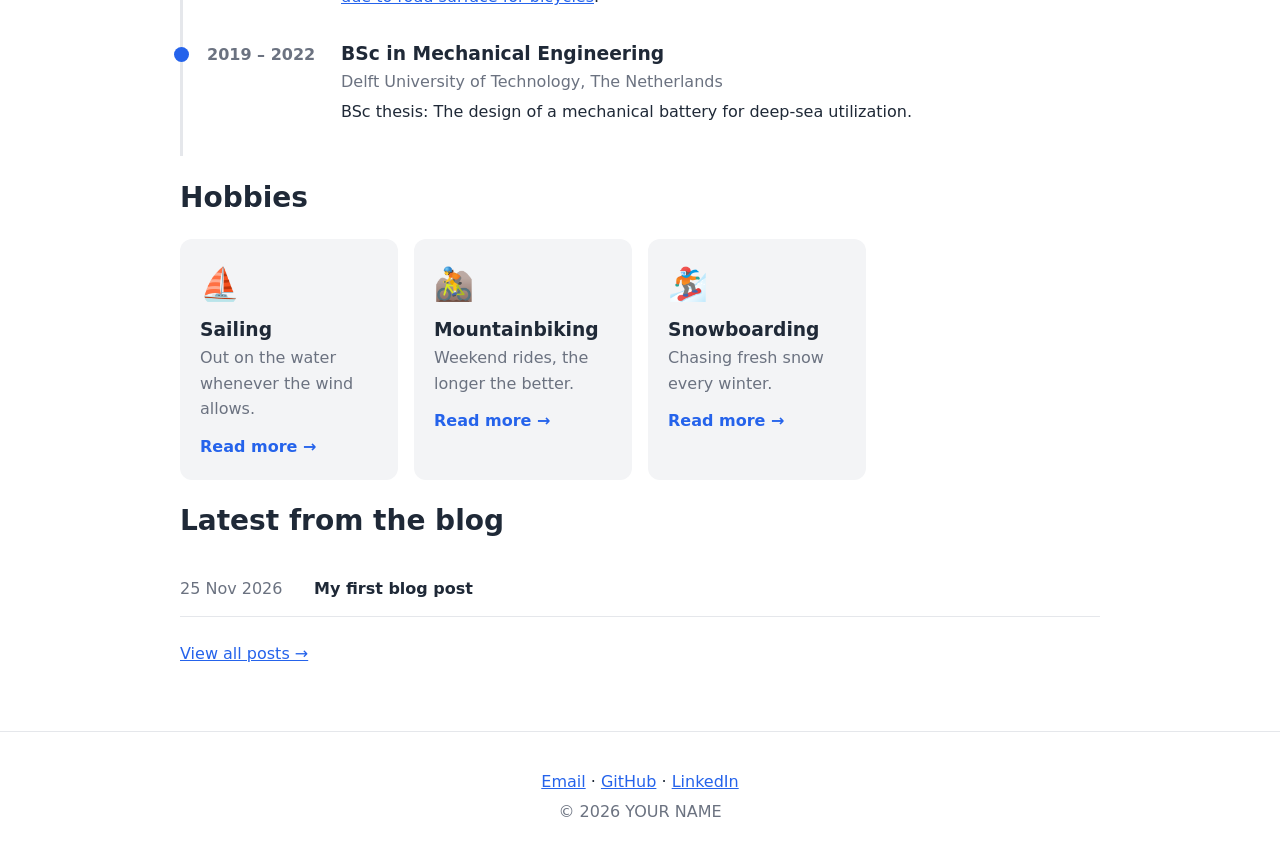
==== commit 4a8d6d6e: "blue placeholder is gone, now it is a thesis photo" ====
--- a/index.html
+++ b/index.html
@@ -77,8 +77,7 @@
 
         <!-- The whole card is clickable thanks to the "stretched" class on the link -->
         <article class="card">
-          <!-- Replace with: <img class="thumb" src="images/thesis/testbench.jpg" alt="The bicycle testbench"> -->
-          <div class="thumb"></div>
+          <img class="thumb" src="images/thesis/treadmill_complete_assembly_photo.jpeg" alt="A road bike on the testbench: a treadmill covered with 3D-printed road bricks">
           <div class="card-body">
             <h3>MSc Thesis: Road-Surface Testbench</h3>
             <p>A testbench that measures how much power a bicycle loses to the road surface.</p>
--- a/style.css
+++ b/style.css
@@ -531,3 +531,43 @@
 }
 
 .hobby-section h2 { margin-bottom: 0.5rem; }
+
+/* Three photos in a row, cropped to the same shape */
+.gallery-3 { grid-template-columns: repeat(3, 1fr); }
+
+.gallery-3 img {
+  aspect-ratio: 4 / 3;
+  object-fit: cover;
+}
+
+/* Two images side by side at equal height (set flex on each figure to its width/height ratio) */
+.side-by-side {
+  display: flex;
+  gap: 1rem;
+  align-items: flex-start;
+  margin: 1.5rem 0 2rem;
+}
+
+.side-by-side .figure { margin: 0; min-width: 0; }
+
+@media (max-width: 480px) {
+  .gallery-3 { grid-template-columns: 1fr; }
+  .side-by-side { flex-direction: column; }
+  .side-by-side .figure { flex: none !important; width: 100%; }
+}
+
+/* ===== Video sequence (clips play one after another, on repeat) ===== */
+.detail h4 { margin: 2rem 0 0.5rem; font-size: 1.1rem; }
+
+.video-sequence video {
+  display: none;
+  width: 100%;
+  border-radius: 8px;
+}
+
+.video-sequence video.active { display: block; }
+
+/* Only videos placed directly in a figure (not the clips inside .video-sequence) */
+.figure > video { display: block; width: 100%; border-radius: 8px; }
+
+.dof p { margin: 0; font-size: 1.25rem; font-weight: 600; }
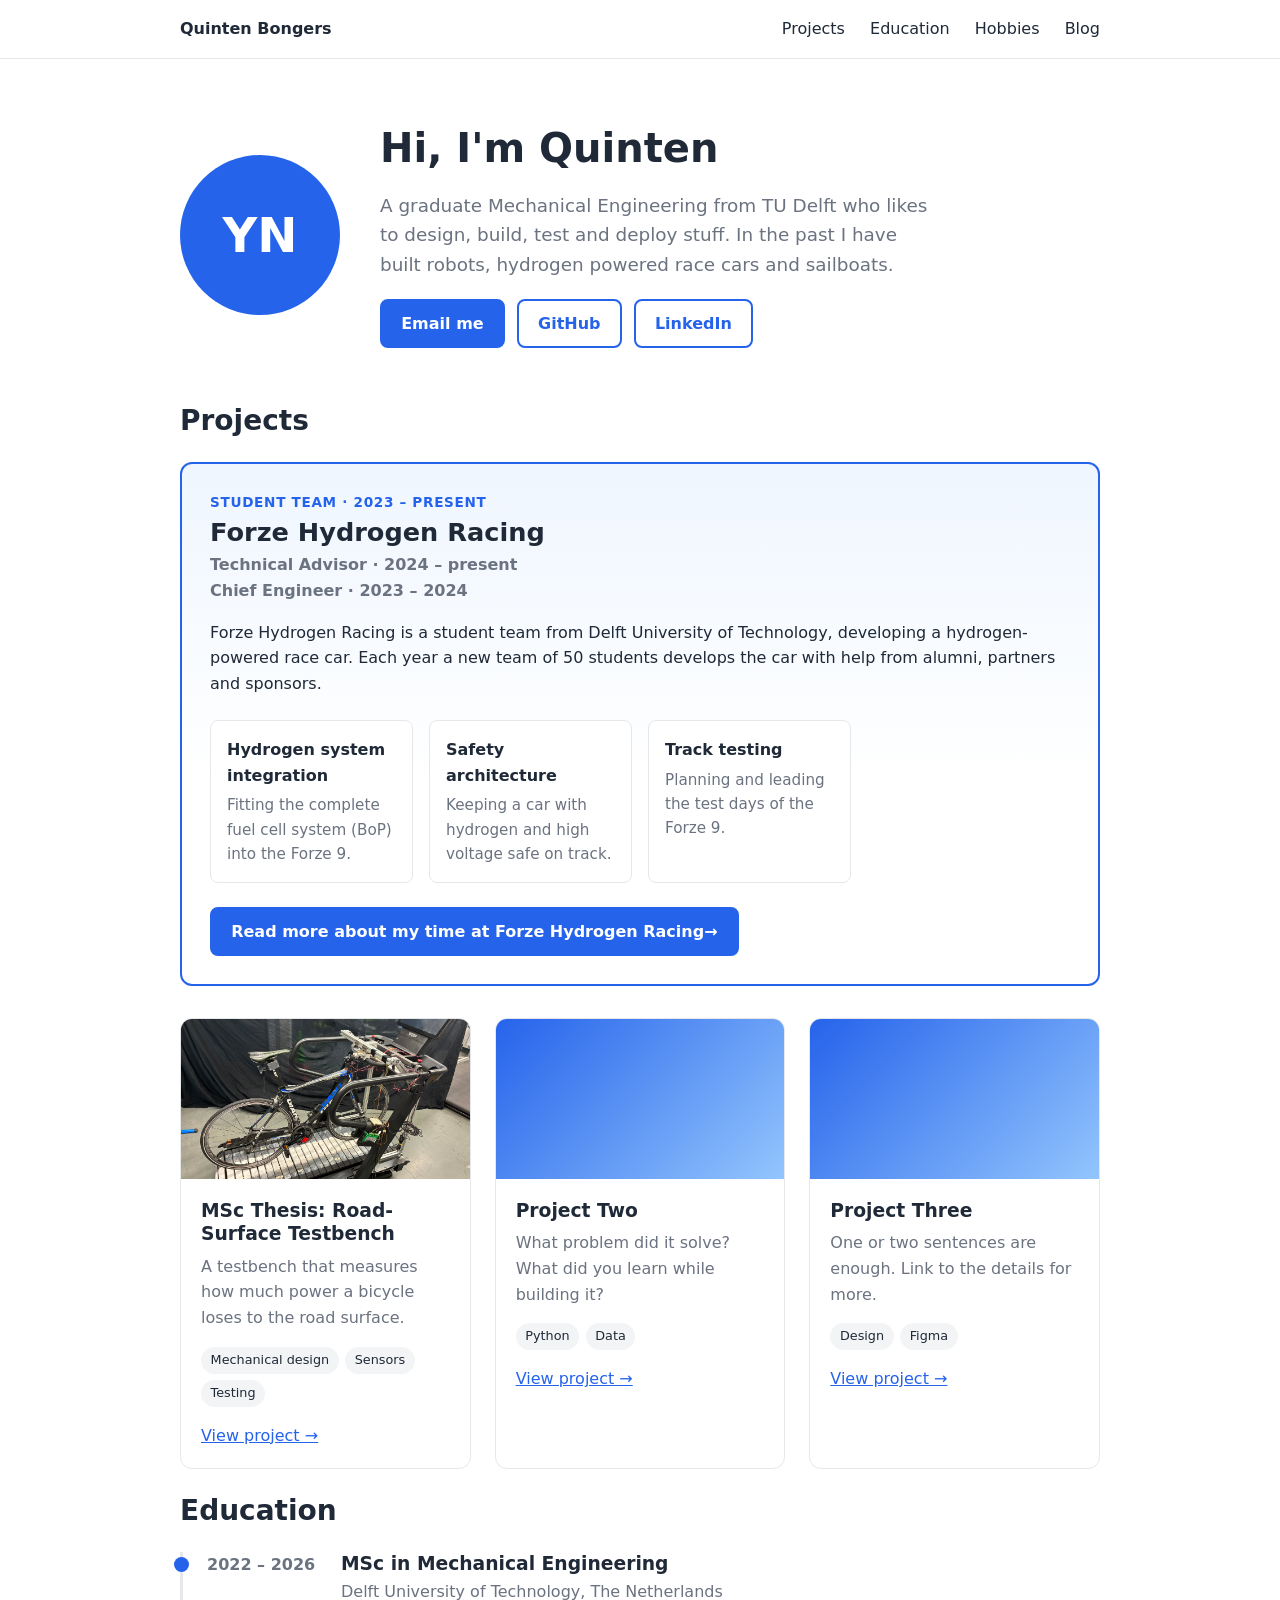
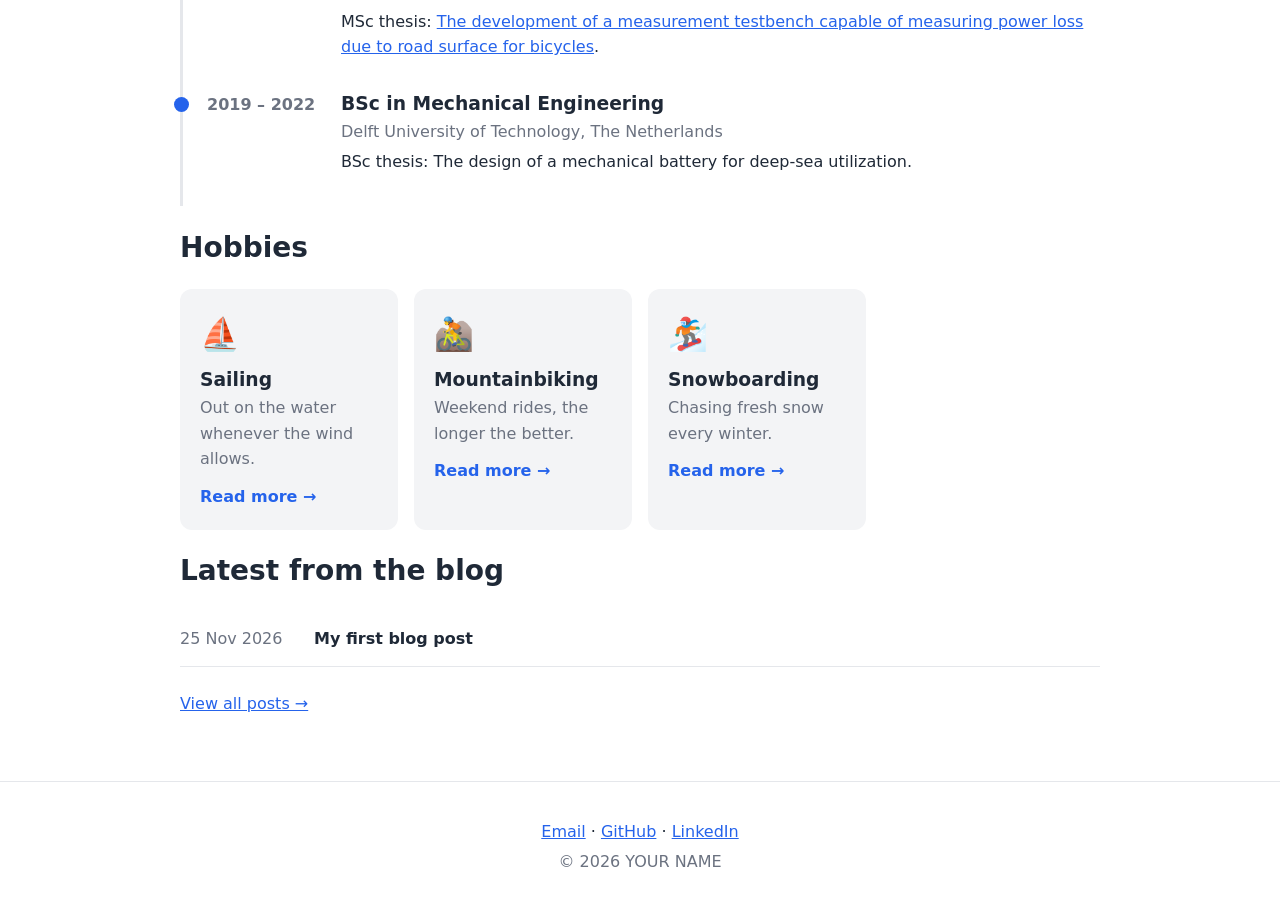
==== commit 84e8cfb4: "Forze story extension" ====
--- a/index.html
+++ b/index.html
@@ -54,20 +54,20 @@
     <!-- Optional team logo: <img class="team-logo" src="images/team-logo.png" alt="TEAM NAME logo"> -->
   </div>
 
-  <p>Forze Hydrogen Racing is a student team from Delft University of Technology, developing a hydrogen powered race car. Each year a new team of 50 students develops the car with help from alumni, partners and sponsor. </p>
+  <p>Forze Hydrogen Racing is a student team from Delft University of Technology, developing a hydrogen-powered race car. Each year a new team of 50 students develops the car with help from alumni, partners and sponsors.</p>
 
   <div class="sub-projects">
     <div class="sub-project">
-      <h4>Project A</h4>
-      <p>What it was, and what you did.</p>
+      <h4>Hydrogen system integration</h4>
+      <p>Fitting the complete fuel cell system (BoP) into the Forze 9.</p>
     </div>
     <div class="sub-project">
-      <h4>Project B</h4>
-      <p>What it was, and what you did.</p>
+      <h4>Safety architecture</h4>
+      <p>Keeping a car with hydrogen and high voltage safe on track.</p>
     </div>
     <div class="sub-project">
-      <h4>Project C</h4>
-      <p>What it was, and what you did.</p>
+      <h4>Track testing</h4>
+      <p>Planning and leading the test days of the Forze 9.</p>
     </div>
   </div>
 
--- a/style.css
+++ b/style.css
@@ -571,3 +571,14 @@
 .figure > video { display: block; width: 100%; border-radius: 8px; }
 
 .dof p { margin: 0; font-size: 1.25rem; font-weight: 600; }
+
+/* Normal bullet lists inside a timeline item (e.g. responsibilities) */
+.timeline ul { margin: 0.25rem 0 0; padding-left: 1.2rem; }
+
+.timeline ul li {
+  display: list-item;
+  padding: 0;
+  position: static;
+}
+
+.timeline ul li::before { content: none; }
